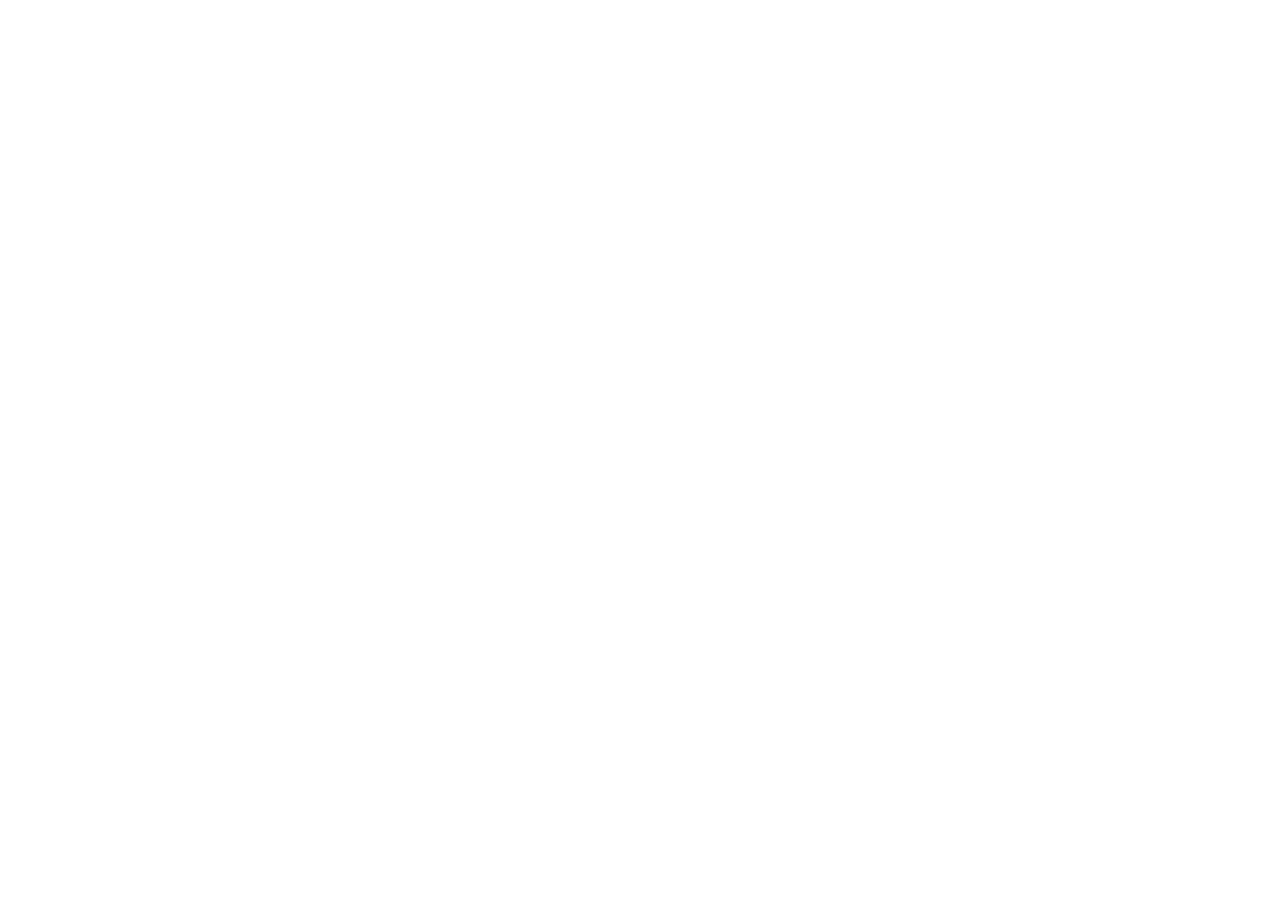
==== singolo2.html @ 4cbc73f6 "init: start singolo2 add fonts" ====
<!DOCTYPE html>
<html lang="en">

<head>
    <meta charset="UTF-8">
    <meta name="viewport" content="width=device-width, initial-scale=1.0">
    <title>Singolo2</title>
</head>

<body>

</body>

</html>
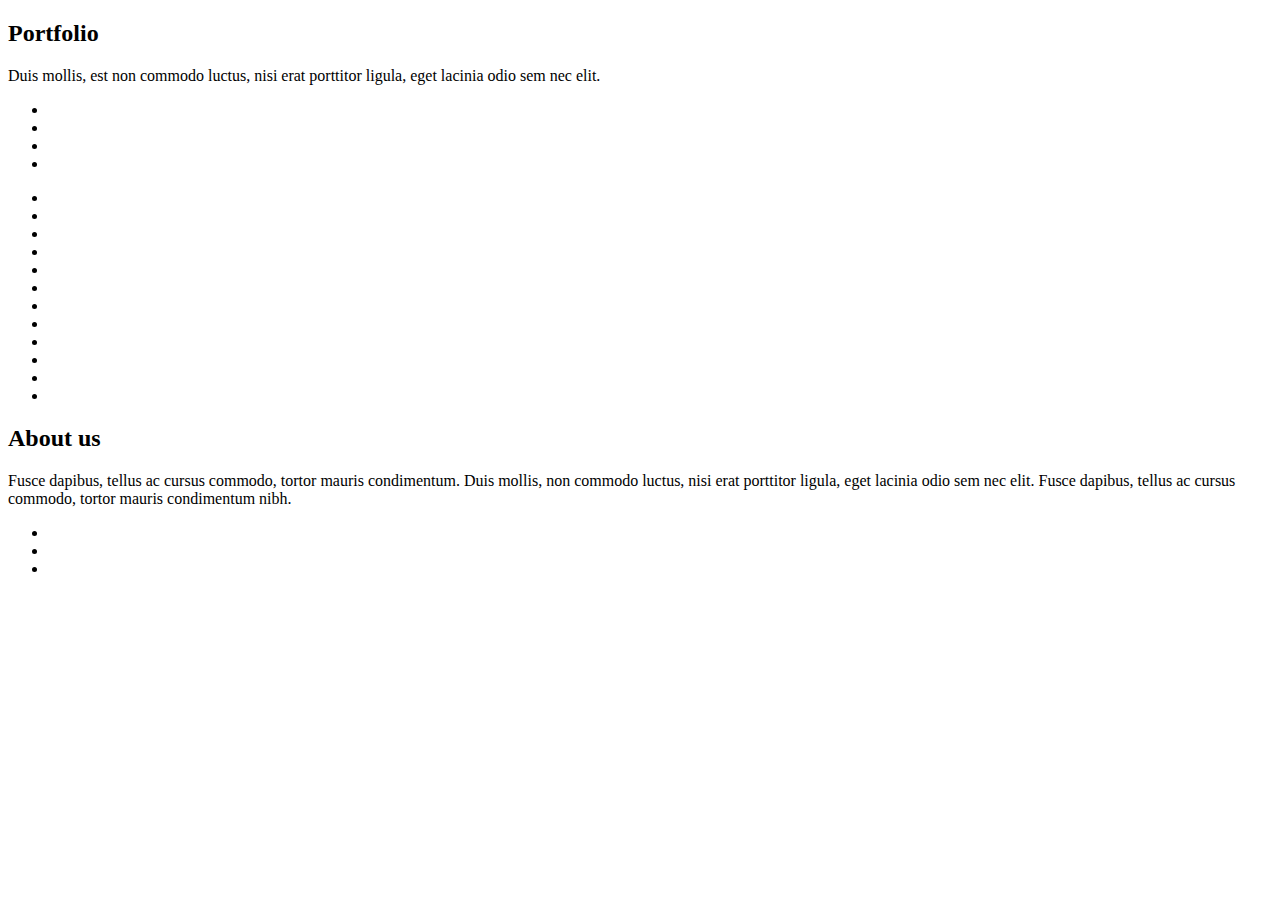
==== commit 336da86c: "feat: add some content into singolo2.html" ====
--- a/singolo2.html
+++ b/singolo2.html
@@ -8,7 +8,52 @@
 </head>
 
 <body>
+    <section class="portfolio">
+        <div class="wrapper">
+            <h2>Portfolio</h2>
+            <p>Duis mollis, est non commodo luctus, nisi erat porttitor ligula, eget lacinia odio sem nec elit.</p>
+            <div class="navigation-portfolio">
+                <ul>
+                    <li><a></a></li>
+                    <li><a></a></li>
+                    <li><a></a></li>
+                    <li><a></a></li>
+                </ul>
+            </div>
+            <div class="portfolio__picture">
+                <ul>
+                    <li></li>
+                    <li></li>
+                    <li></li>
+                    <li></li>
+                    <li></li>
+                    <li></li>
+                    <li></li>
+                    <li></li>
+                    <li></li>
+                    <li></li>
+                    <li></li>
+                    <li></li>
+                </ul>
+            </div>
+        </div>
+    </section>
 
+    <section class="about-us">
+        <div class="wrapper">
+            <h2>About us</h2>
+            <p>Fusce dapibus, tellus ac cursus commodo, tortor mauris condimentum. Duis mollis, non commodo luctus, nisi
+                erat porttitor ligula, eget lacinia odio sem nec elit. Fusce dapibus, tellus ac cursus commodo, tortor
+                mauris condimentum nibh.</p>
+            <div class="about-us__picture">
+                <ul>
+                    <li></li>
+                    <li></li>
+                    <li></li>
+                </ul>
+            </div>
+        </div>
+    </section>
 </body>
 
 </html>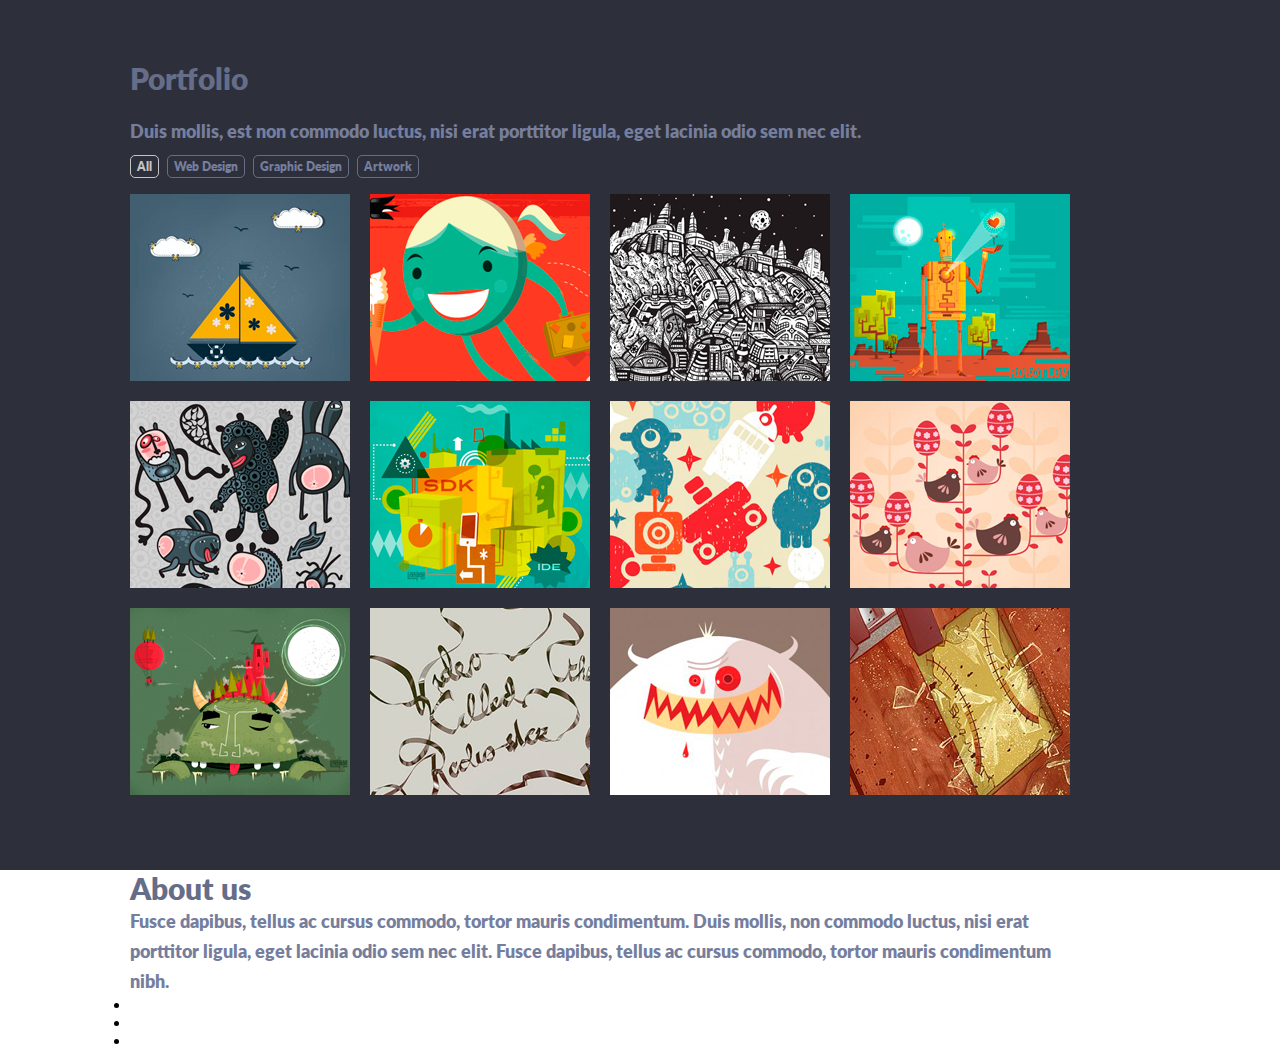
==== commit 32ebb07b: "feat: add photo add style for portfolio" ====
--- a/singolo2.html
+++ b/singolo2.html
@@ -5,6 +5,7 @@
     <meta charset="UTF-8">
     <meta name="viewport" content="width=device-width, initial-scale=1.0">
     <title>Singolo2</title>
+    <link rel="stylesheet" href="singolo2.css">
 </head>
 
 <body>
@@ -12,28 +13,37 @@
         <div class="wrapper">
             <h2>Portfolio</h2>
             <p>Duis mollis, est non commodo luctus, nisi erat porttitor ligula, eget lacinia odio sem nec elit.</p>
-            <div class="navigation-portfolio">
-                <ul>
-                    <li><a></a></li>
-                    <li><a></a></li>
-                    <li><a></a></li>
-                    <li><a></a></li>
+            <div class="portfolio-navigation">
+                <ul class="portfolio-navigation__navigation">
+                    <li><a href="#" class="active">All</a></li>
+                    <li><a href="#">Web Design</a></li>
+                    <li><a href="#">Graphic Design</a></li>
+                    <li><a href="#">Artwork</a></li>
                 </ul>
             </div>
             <div class="portfolio__picture">
                 <ul>
-                    <li></li>
-                    <li></li>
-                    <li></li>
-                    <li></li>
-                    <li></li>
-                    <li></li>
-                    <li></li>
-                    <li></li>
-                    <li></li>
-                    <li></li>
-                    <li></li>
-                    <li></li>
+                    <li><a href="#"><img src="assets/images/portfolio/portfolio_img1.jpg" alt="ship"></a>
+                    </li>
+                    <li><a href="#"><img src="assets/images/portfolio/portfolio_img2.jpg" alt="girl with ice cream"></a>
+                    </li>
+                    <li><a href="#"><img src="assets/images/portfolio/portfolio_img3.jpg" alt="Castle"></a></li>
+                    <li><a href="#"><img src="assets/images/portfolio/portfolio_img4.jpg" alt="robot with heart"></a>
+                    </li>
+                    <li><a href="#"><img src="assets/images/portfolio/portfolio_img5.jpg" alt="rabbit"></a></li>
+                    <li><a href="#"><img src="assets/images/portfolio/portfolio_img6.jpg" alt="development process"></a>
+                    </li>
+                    <li><a href="#"><img src="assets/images/portfolio/portfolio_img7.jpg" alt="futuristic photo"></a>
+                    </li>
+                    <li><a href="#"><img src="assets/images/portfolio/portfolio_img8.jpg" alt="hen"></a></li>
+                    <li><a href="#"><img src="assets/images/portfolio/portfolio_img9.jpg" alt="monster with castle"></a>
+                    </li>
+                    <li><a href="#"><img src="assets/images/portfolio/portfolio_img10.jpg"
+                                alt="cursive incomprehensible inscription"></a></li>
+                    <li><a href="#"><img src="assets/images/portfolio/portfolio_img11.jpg" alt="monster"></a></li>
+                    <li><a href="#"><img src="assets/images/portfolio/portfolio_img12.jpg" alt="measuring device"></a>
+                    </li>
+
                 </ul>
             </div>
         </div>
--- a/singolo2.css
+++ b/singolo2.css
@@ -0,0 +1,77 @@
+@import "lato.css";
+
+*{
+    margin: 0;
+    padding: 0;
+}
+.wrapper{
+    width: 1020px;
+    margin: 0 auto;
+}
+
+h2{
+    font-size: 30px;
+    color: #666d89;
+    font-family: "Lato";
+    font-weight: 900;
+    text-align: left;
+}
+
+p{
+    width: 940px;
+    font-size: 18px;
+    line-height: 30px;
+    color: #767e9e;
+    font-family: "Lato";
+    font-weight: 300;
+    text-align: left;
+}
+/*portfolio*/
+
+.portfolio{
+    background-color: #2d303a;
+    padding-top: 60px;
+    padding-bottom: 55px;
+}
+.portfolio p{
+    margin-top:20px;
+}
+.portfolio-navigation__navigation{
+    margin-top: 10px;
+    margin-right: 10px;
+    list-style-type: none;
+    display: flex;
+    direction: row ;
+    justify-content: left;
+}
+.portfolio-navigation__navigation a, .portfolio-navigation__navigation a:visited{
+    text-decoration: none;
+    font-size: 12px;
+    line-height: 22px;
+    color: #767e9e;
+    font-family: "Lato";
+    font-weight: 400;
+    text-align: center;
+    padding: 3px 6px;
+    margin-right: 8px;
+    border-radius: 5px;
+    border: 1px solid #666d89;
+}
+
+a.active:visited, a.active, .portfolio-navigation__navigation a:hover{
+    color: #c5c5c5;
+    border: 1px solid #c5c5c5;
+}
+.portfolio__picture{
+    margin-top: 16px;
+}
+.portfolio__picture ul{
+    display: flex;
+    flex-wrap: wrap;
+}
+
+.portfolio__picture li{
+    list-style: none;
+    margin-right: 20px;
+    margin-bottom: 16px;
+}
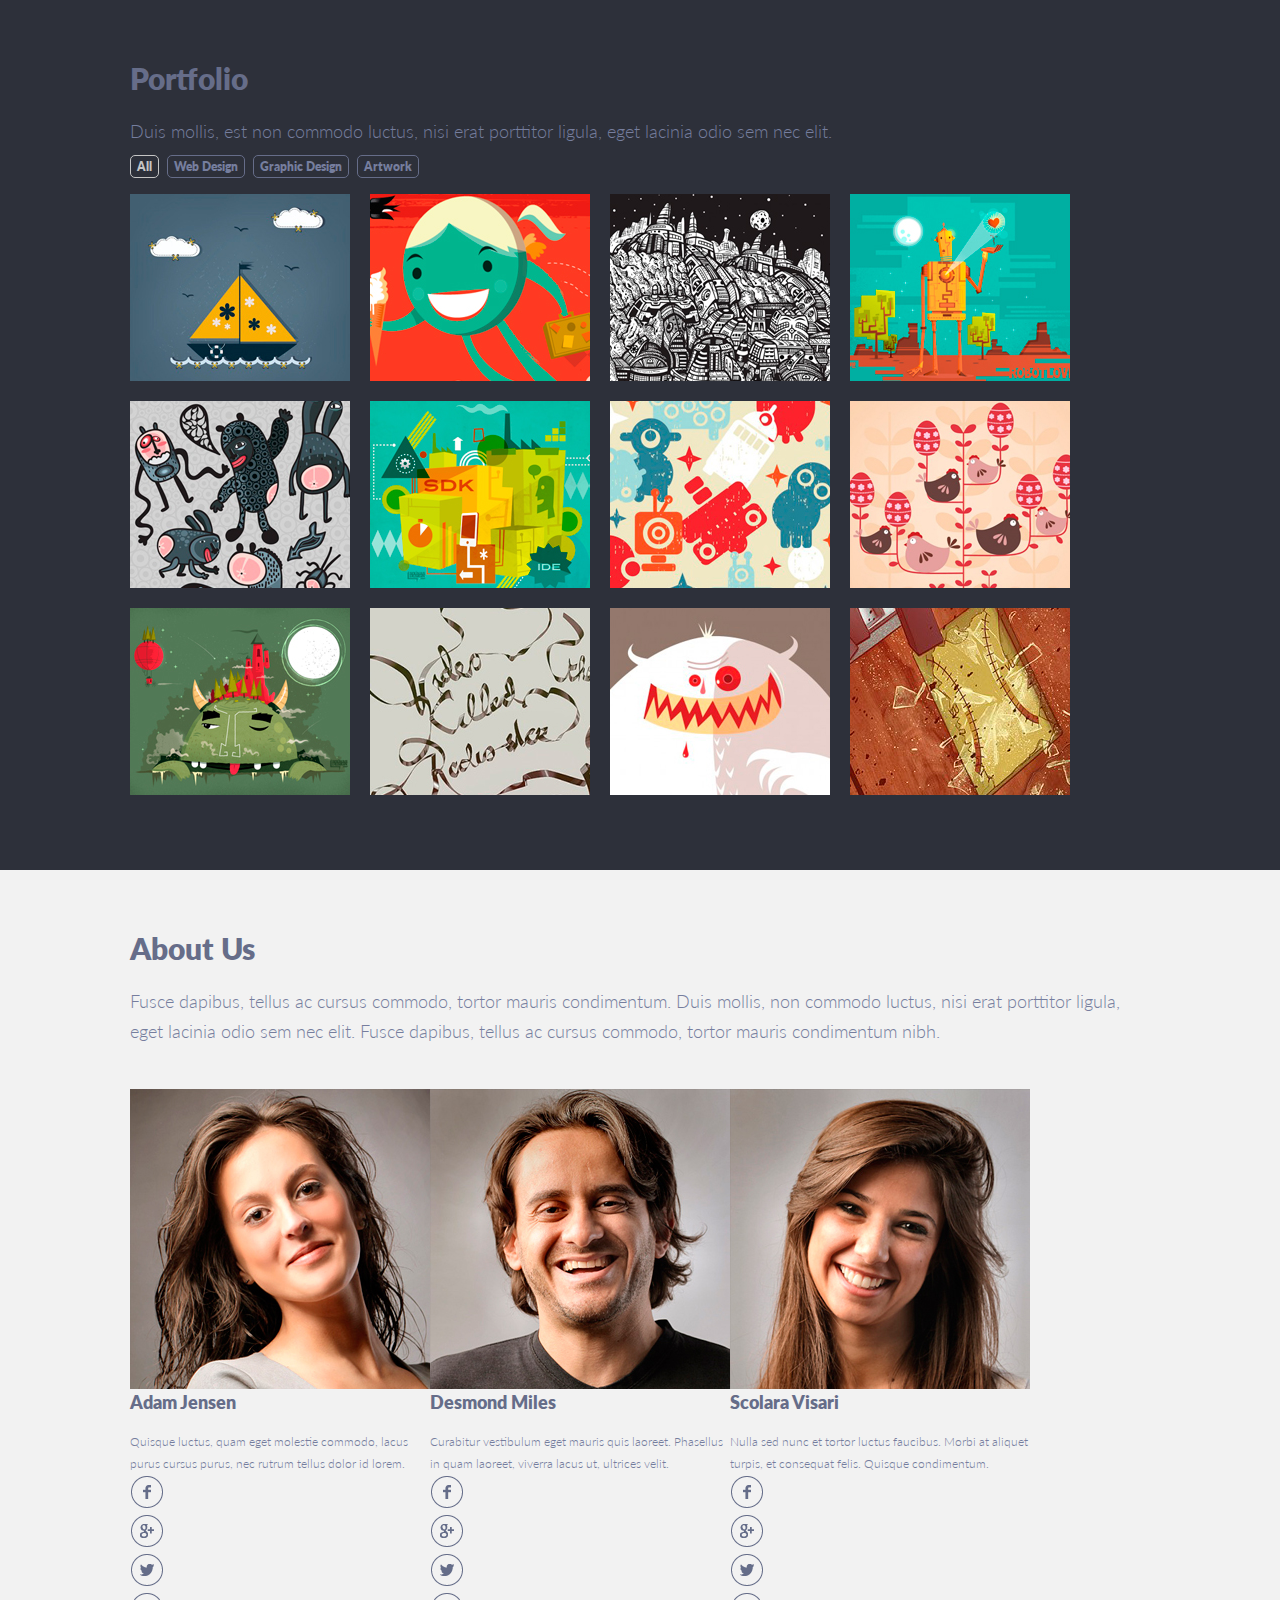
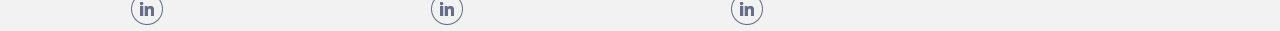
==== commit 67251e6d: "feat: add styles and photos" ====
--- a/singolo2.html
+++ b/singolo2.html
@@ -51,15 +51,53 @@
 
     <section class="about-us">
         <div class="wrapper">
-            <h2>About us</h2>
-            <p>Fusce dapibus, tellus ac cursus commodo, tortor mauris condimentum. Duis mollis, non commodo luctus, nisi
+            <h2>About Us</h2>
+            <div class="info-about-person">Fusce dapibus, tellus ac cursus commodo, tortor mauris condimentum. Duis
+                mollis, non commodo luctus, nisi
                 erat porttitor ligula, eget lacinia odio sem nec elit. Fusce dapibus, tellus ac cursus commodo, tortor
-                mauris condimentum nibh.</p>
+                mauris condimentum nibh.</div>
             <div class="about-us__picture">
-                <ul>
-                    <li></li>
-                    <li></li>
-                    <li></li>
+                <ul class="people">
+                    <li class="person1">
+                        <img src="assets/images/about-us/profile1.jpg" alt="girl with long hair">
+                        <h3>Adam Jensen</h3>
+                        <div class="info-about-person">Quisque luctus, quam eget molestie commodo, lacus purus cursus
+                            purus, nec rutrum tellus
+                            dolor id lorem.</div>
+                        <ul class="social-media__icon">
+                            <li><a href="#"><img src="assets/images/social-media/Facebook.png" alt="Facebook"></a></li>
+                            <li><a href="#"><img src="assets/images/social-media/Google.png" alt="Gmail"></a></li>
+                            <li><a href="#"><img src="assets/images/social-media/Twitter.png" alt="Twitter"></a></li>
+                            <li><a href="#"><img src="assets/images/social-media/LinkedIn.png" alt="LinkedIn"></a></li>
+                        </ul>
+
+                    </li>
+                    <li class="person2">
+                        <img src="assets/images/about-us/profile2.jpg" alt="man with long hair">
+                        <h3>Desmond Miles</h3>
+                        <div class="info-about-person">Curabitur vestibulum eget mauris quis laoreet. Phasellus in quam
+                            laoreet, viverra lacus ut,
+                            ultrices velit.</div>
+                        <ul class="social-media__icon">
+                            <li><a href="#"><img src="assets/images/social-media/Facebook.png" alt="Facebook"></a></li>
+                            <li><a href="#"><img src="assets/images/social-media/Google.png" alt="Gmail"></a></li>
+                            <li><a href="#"><img src="assets/images/social-media/Twitter.png" alt="Twitter"></a></li>
+                            <li><a href="#"><img src="assets/images/social-media/LinkedIn.png" alt="LinkedIn"></a></li>
+                        </ul>
+                    </li>
+                    <li class="person3">
+                        <img src="assets/images/about-us/profile3.jpg" alt="girl with long hair">
+                        <h3>Scolara Visari</h3>
+                        <div class="info-about-person">Nulla sed nunc et tortor luctus faucibus. Morbi at aliquet
+                            turpis, et consequat felis.
+                            Quisque condimentum.</div>
+                        <ul class="social-media__icon">
+                            <li><a href="#"><img src="assets/images/social-media/Facebook.png" alt="Facebook"></a></li>
+                            <li><a href="#"><img src="assets/images/social-media/Google.png" alt="Gmail"></a></li>
+                            <li><a href="#"><img src="assets/images/social-media/Twitter.png" alt="Twitter"></a></li>
+                            <li><a href="#"><img src="assets/images/social-media/LinkedIn.png" alt="LinkedIn"></a></li>
+                        </ul>
+                    </li>
                 </ul>
             </div>
         </div>
--- a/singolo2.css
+++ b/singolo2.css
@@ -17,12 +17,13 @@
     text-align: left;
 }
 
+
 p{
     width: 940px;
     font-size: 18px;
     line-height: 30px;
     color: #767e9e;
-    font-family: "Lato";
+    font-family: "Lato-Light";
     font-weight: 300;
     text-align: left;
 }
@@ -75,3 +76,43 @@
     margin-right: 20px;
     margin-bottom: 16px;
 }
+
+/*about us*/
+
+.about-us{
+    background-color: #f2f2f2;
+    padding-top: 60px;
+}
+.info-about-person{
+    margin-top: 20px;
+    font-size: 18px;
+    line-height: 30px;
+    color: #767e9e;
+    font-family: "Lato-Light";
+    font-weight: 300;
+}
+.people{
+    margin-top: 43px;
+    display:flex;
+    justify-content: left;
+}
+.people li{
+    list-style: none;
+}
+.people div{
+    display: inline-block;
+    width: 300px;
+    font-size: 12px;
+    line-height: 22px;
+    color: #767e9e;
+    font-family: "Lato-Light";
+    font-weight: 400;
+    text-align: left;
+}
+h3{
+    font-size: 18px;
+    line-height: 18px;
+    color: #666d89;
+    font-family: "Lato";
+    font-weight: 900;
+}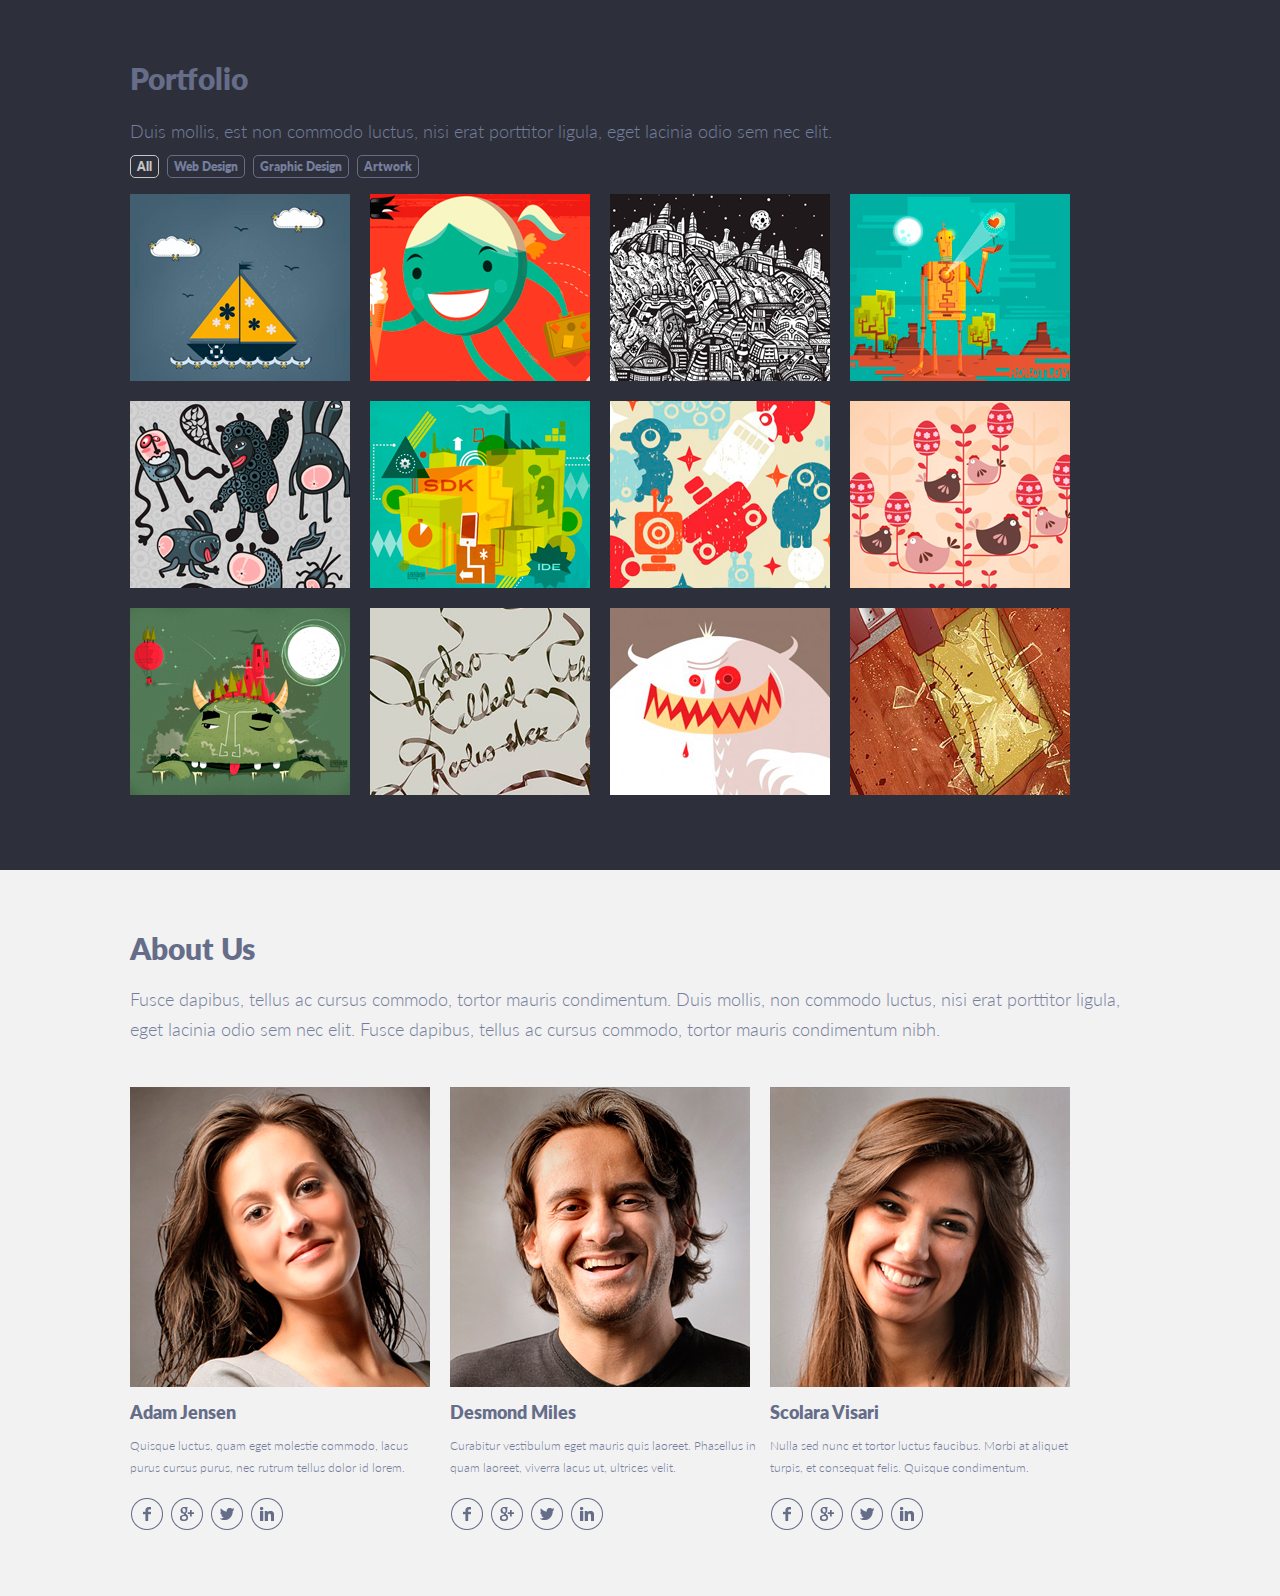
==== commit 0651193b: "feat: add finale style for singolo2" ====
--- a/singolo2.html
+++ b/singolo2.html
@@ -52,7 +52,7 @@
     <section class="about-us">
         <div class="wrapper">
             <h2>About Us</h2>
-            <div class="info-about-person">Fusce dapibus, tellus ac cursus commodo, tortor mauris condimentum. Duis
+            <div class="info-about-people">Fusce dapibus, tellus ac cursus commodo, tortor mauris condimentum. Duis
                 mollis, non commodo luctus, nisi
                 erat porttitor ligula, eget lacinia odio sem nec elit. Fusce dapibus, tellus ac cursus commodo, tortor
                 mauris condimentum nibh.</div>
--- a/singolo2.css
+++ b/singolo2.css
@@ -82,9 +82,11 @@
 .about-us{
     background-color: #f2f2f2;
     padding-top: 60px;
+    padding-bottom: 60px;
+    box-shadow: 6px 0px white;
 }
-.info-about-person{
-    margin-top: 20px;
+.info-about-people{
+    margin-top: 18px;
     font-size: 18px;
     line-height: 30px;
     color: #767e9e;
@@ -99,9 +101,13 @@
 .people li{
     list-style: none;
 }
-.people div{
+.people img{
+    margin-right: 20px;
+}
+.people .info-about-person{
+    margin-top: 14px;
     display: inline-block;
-    width: 300px;
+    width: 310px;
     font-size: 12px;
     line-height: 22px;
     color: #767e9e;
@@ -110,9 +116,22 @@
     text-align: left;
 }
 h3{
+    margin-top: 12px;
     font-size: 18px;
     line-height: 18px;
     color: #666d89;
     font-family: "Lato";
     font-weight: 900;
-}+}
+
+.social-media__icon{
+    display: flex;
+    align-items: left;
+}
+.social-media__icon li{
+    margin-top: 18px;
+}
+.social-media__icon img{
+    margin-right: 5px;
+    padding: 0;
+}
